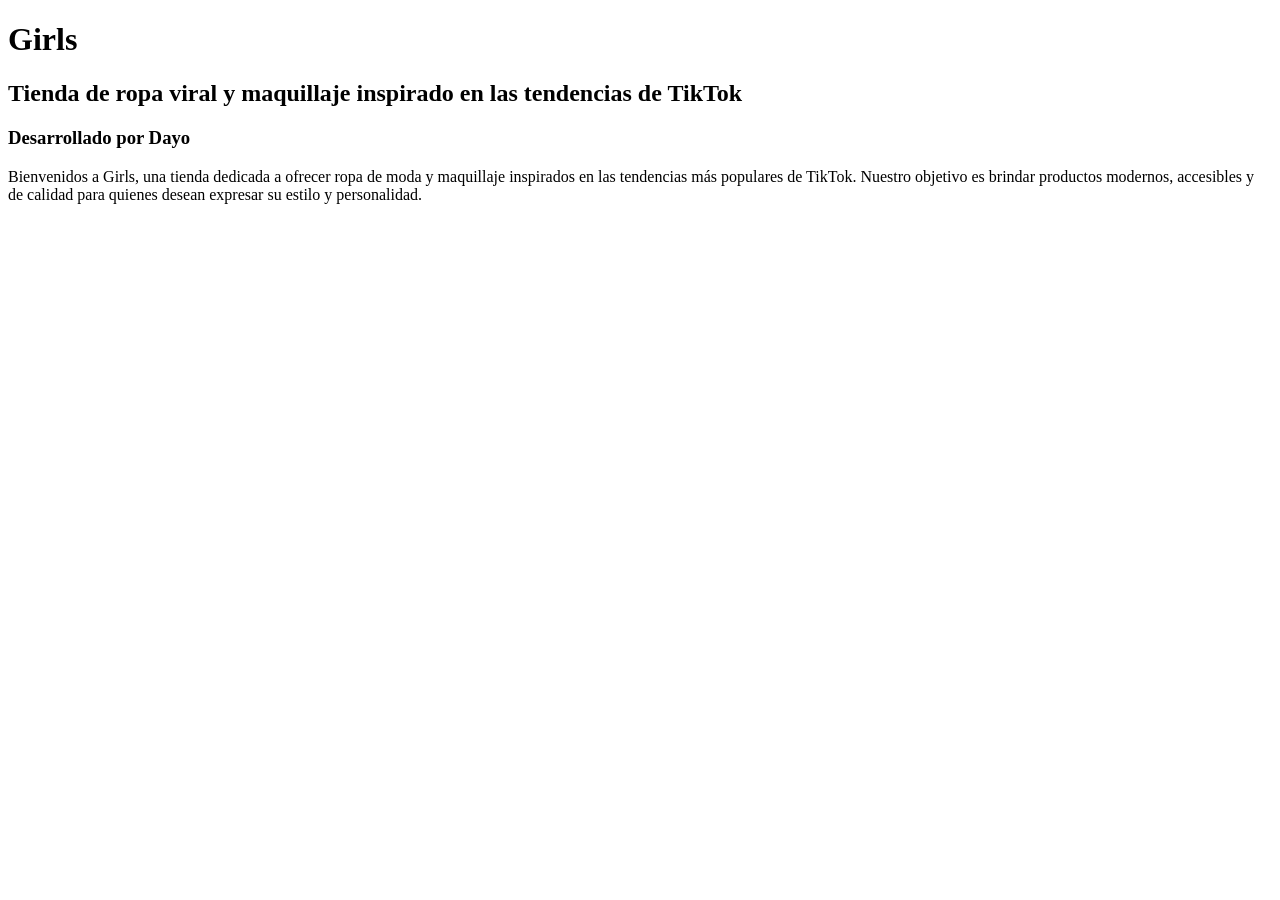
==== index.html @ c1b4f261 "desarrollowed_semana 2" ====
<!DOCTYPE html>
<html lang="es">
<head>
    <meta charset="UTF-8">
    <meta name="viewport" content="width=device-width, initial-scale=1.0">
    <title>Girls</title>
</head>
<body>
    <h1>Girls</h1>
    <h2>Tienda de ropa viral y maquillaje inspirado en las tendencias de TikTok</h2>
    <h3>Desarrollado por Dayo</h3>

    <p>
        Bienvenidos a Girls, una tienda dedicada a ofrecer ropa de moda y maquillaje
        inspirados en las tendencias más populares de TikTok. Nuestro objetivo es brindar
        productos modernos, accesibles y de calidad para quienes desean expresar su estilo
        y personalidad.
    </p>
</body>
</html>
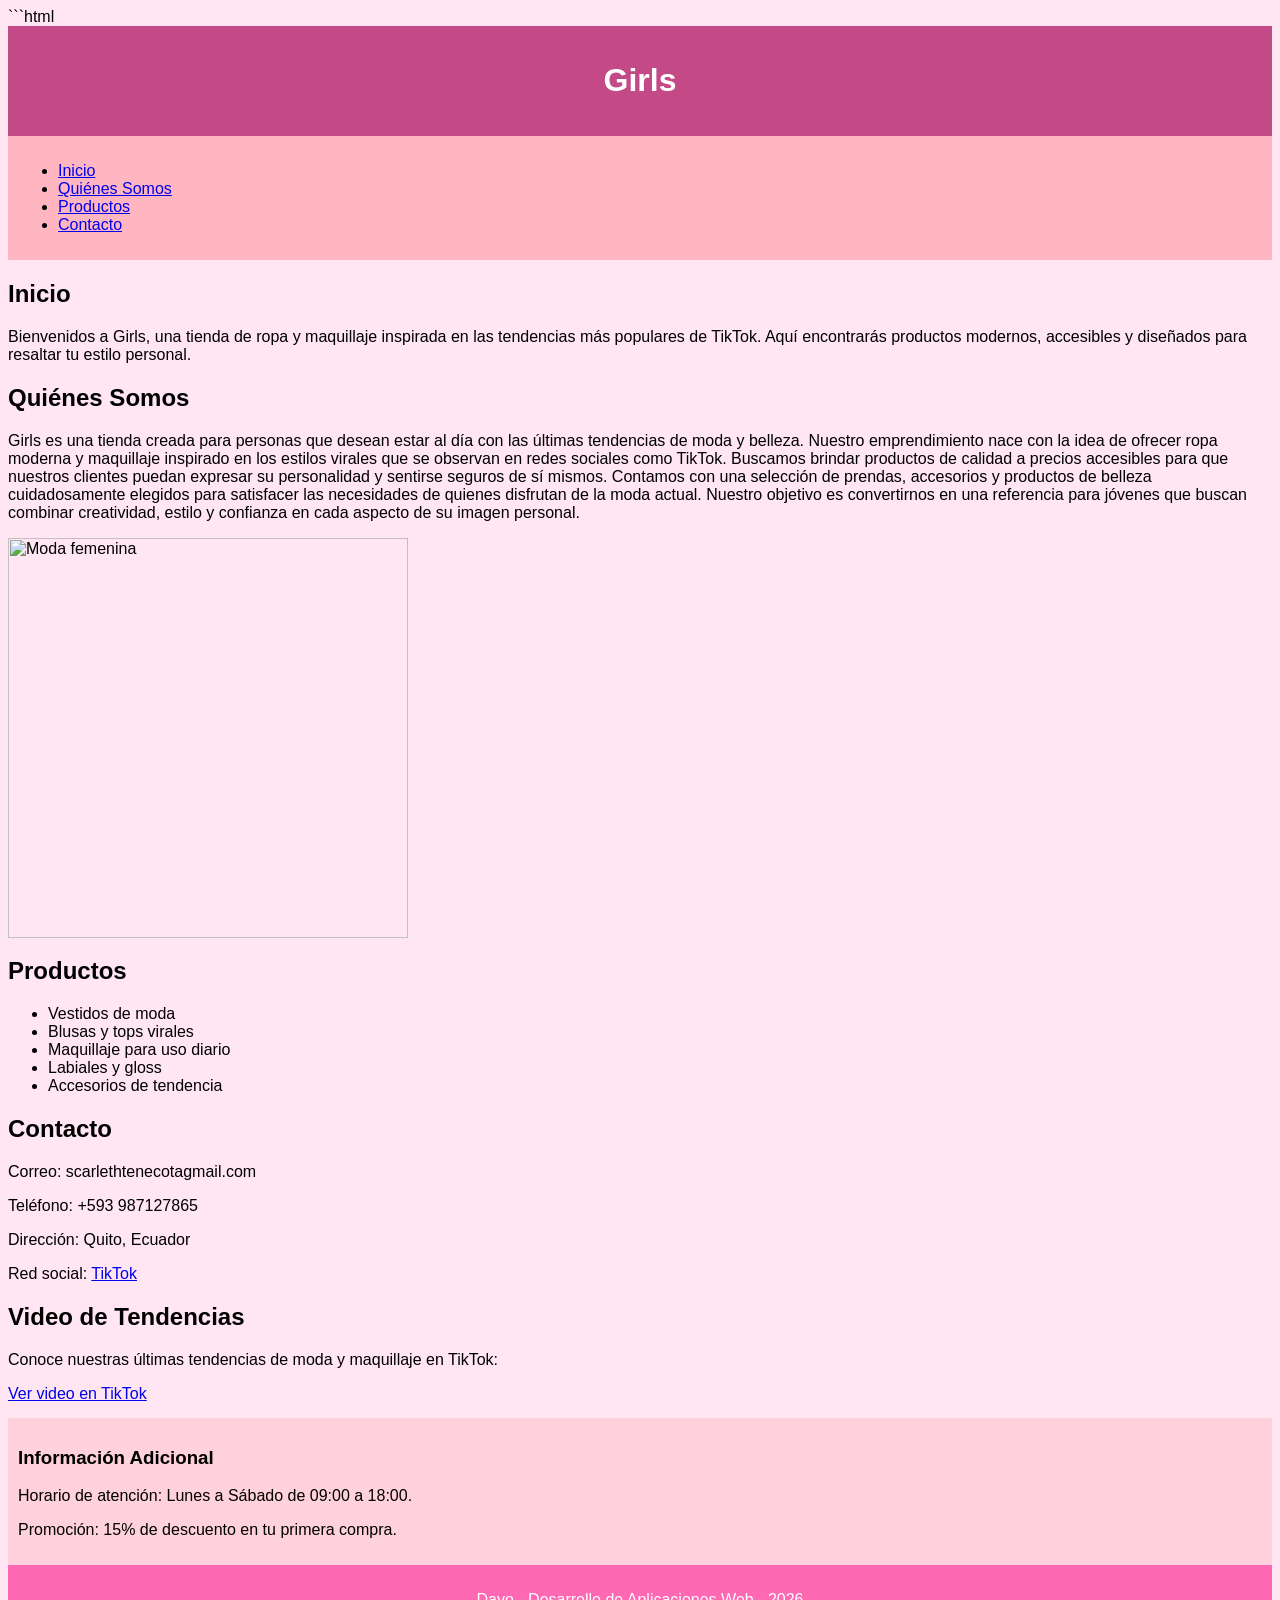
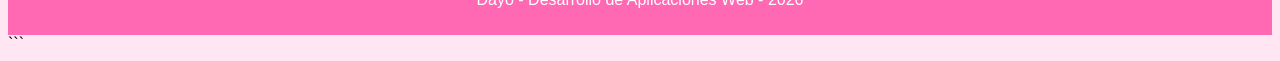
==== commit 10aa0356: "Actualización Semana 3" ====
--- a/index.html
+++ b/index.html
@@ -1,3 +1,4 @@
+```html
 <!DOCTYPE html>
 <html lang="es">
 <head>
@@ -5,16 +6,106 @@
     <meta name="viewport" content="width=device-width, initial-scale=1.0">
     <title>Girls</title>
 </head>
-<body>
-    <h1>Girls</h1>
-    <h2>Tienda de ropa viral y maquillaje inspirado en las tendencias de TikTok</h2>
-    <h3>Desarrollado por Dayo</h3>
 
-    <p>
-        Bienvenidos a Girls, una tienda dedicada a ofrecer ropa de moda y maquillaje
-        inspirados en las tendencias más populares de TikTok. Nuestro objetivo es brindar
-        productos modernos, accesibles y de calidad para quienes desean expresar su estilo
-        y personalidad.
-    </p>
+<body style="background-color:#ffe6f2; font-family:Arial, sans-serif;">
+
+    <header style="background-color:#c44a87; color:white; text-align:center; padding:15px;">
+        <h1>Girls</h1>
+    </header>
+
+    <nav style="background-color:#ffb6c1; padding:10px;">
+        <ul>
+            <li><a href="#inicio">Inicio</a></li>
+            <li><a href="#quienes">Quiénes Somos</a></li>
+            <li><a href="#productos">Productos</a></li>
+            <li><a href="#contacto">Contacto</a></li>
+        </ul>
+    </nav>
+
+    <main>
+
+        <section id="inicio">
+            <h2>Inicio</h2>
+            <p>
+                Bienvenidos a Girls, una tienda de ropa y maquillaje inspirada en las
+                tendencias más populares de TikTok. Aquí encontrarás productos modernos,
+                accesibles y diseñados para resaltar tu estilo personal.
+            </p>
+        </section>
+
+        <section id="quienes">
+            <h2>Quiénes Somos</h2>
+
+            <article>
+                <p>
+                    Girls es una tienda creada para personas que desean estar al día con
+                    las últimas tendencias de moda y belleza. Nuestro emprendimiento nace
+                    con la idea de ofrecer ropa moderna y maquillaje inspirado en los
+                    estilos virales que se observan en redes sociales como TikTok.
+                    Buscamos brindar productos de calidad a precios accesibles para que
+                    nuestros clientes puedan expresar su personalidad y sentirse seguros
+                    de sí mismos. Contamos con una selección de prendas, accesorios y
+                    productos de belleza cuidadosamente elegidos para satisfacer las
+                    necesidades de quienes disfrutan de la moda actual. Nuestro objetivo
+                    es convertirnos en una referencia para jóvenes que buscan combinar
+                    creatividad, estilo y confianza en cada aspecto de su imagen personal.
+                </p>
+
+                <img src="https://images.unsplash.com/photo-1529139574466-a303027c1d8b"
+                     alt="Moda femenina"
+                     width="400">
+            </article>
+        </section>
+
+        <section id="productos">
+            <h2>Productos</h2>
+
+            <ul>
+                <li>Vestidos de moda</li>
+                <li>Blusas y tops virales</li>
+                <li>Maquillaje para uso diario</li>
+                <li>Labiales y gloss</li>
+                <li>Accesorios de tendencia</li>
+            </ul>
+        </section>
+
+        <section id="contacto">
+            <h2>Contacto</h2>
+
+            <p>Correo: scarlethtenecotagmail.com</p>
+            <p>Teléfono: +593 987127865</p>
+            <p>Dirección: Quito, Ecuador</p>
+
+            <p>
+                Red social:
+                <a href="https://www.tiktok.com/@bsfshop" target="_blank">TikTok</a>
+            </p>
+        </section>
+
+        <section>
+            <h2>Video de Tendencias</h2>
+
+            <p>
+                Conoce nuestras últimas tendencias de moda y maquillaje en TikTok:
+            </p>
+
+            <a href="https://www.tiktok.com/@bsfshop/video/7629913877270039829?is_from_webapp=1&sender_device=pc" target="_blank">
+                Ver video en TikTok
+            </a>
+        </section>
+
+        <aside style="background-color:#ffd1dc; padding:10px; margin-top:15px;">
+            <h3>Información Adicional</h3>
+            <p>Horario de atención: Lunes a Sábado de 09:00 a 18:00.</p>
+            <p>Promoción: 15% de descuento en tu primera compra.</p>
+        </aside>
+
+    </main>
+
+    <footer style="background-color:#ff69b4; color:white; text-align:center; padding:10px;">
+        <p>Dayo - Desarrollo de Aplicaciones Web - 2026</p>
+    </footer>
+
 </body>
 </html>
+```
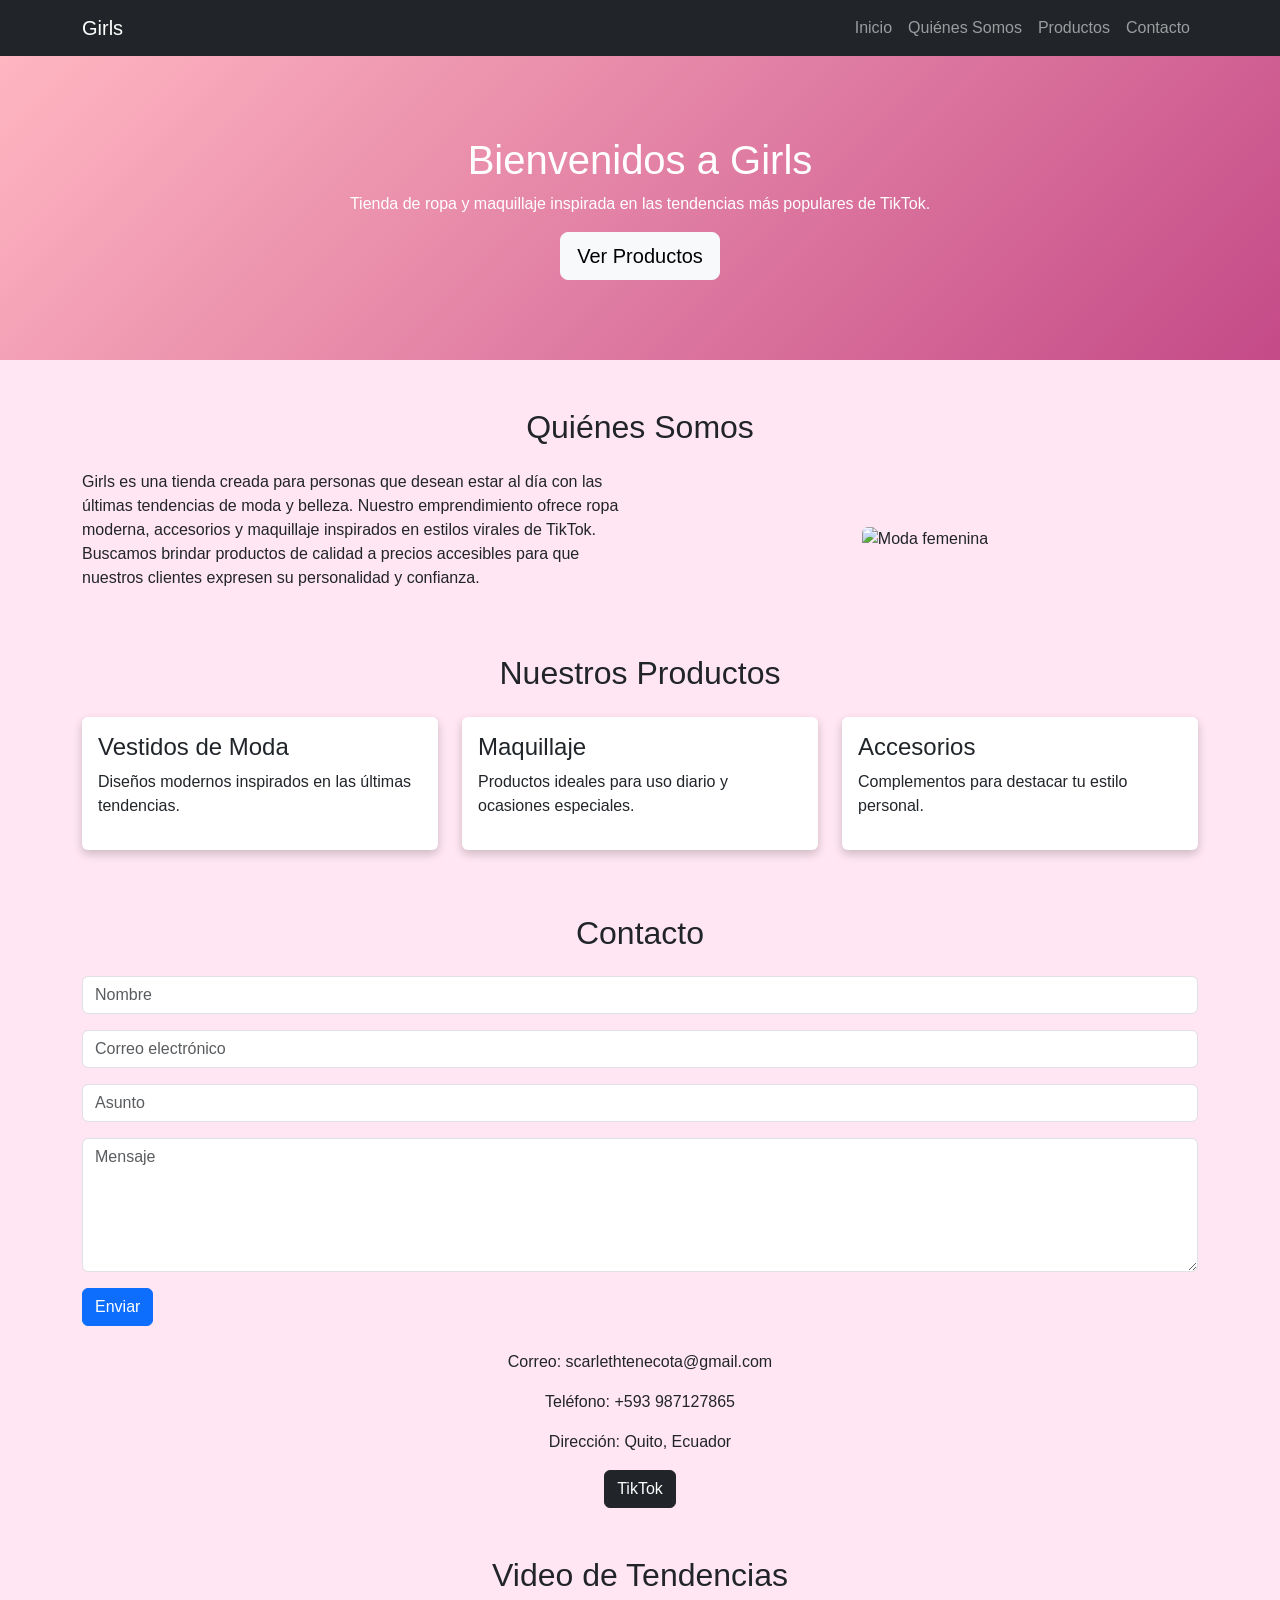
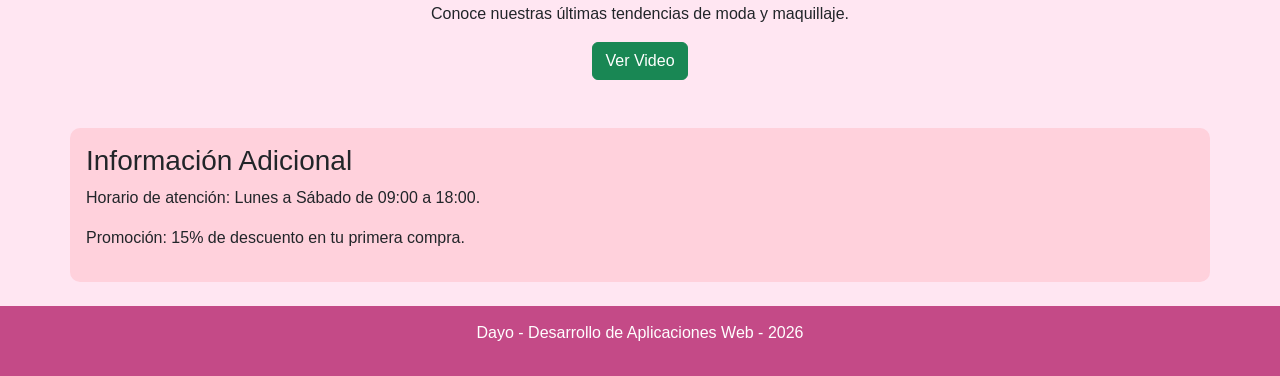
==== commit 8e7d7277: "Proyecto Semana 4" ====
--- a/index.html
+++ b/index.html
@@ -1,100 +1,221 @@
-```html
 <!DOCTYPE html>
 <html lang="es">
 <head>
     <meta charset="UTF-8">
     <meta name="viewport" content="width=device-width, initial-scale=1.0">
     <title>Girls</title>
+
+    <!-- Bootstrap -->
+    <link href="https://cdn.jsdelivr.net/npm/bootstrap@5.3.3/dist/css/bootstrap.min.css" rel="stylesheet">
+
+    <style>
+        body{
+            background-color: #ffe6f2;
+            font-family: Arial, sans-serif;
+        }
+
+        .hero{
+            background: linear-gradient(135deg, #ffb6c1, #c44a87);
+            color: white;
+            text-align: center;
+            padding: 80px 20px;
+        }
+
+        .card{
+            border: none;
+            box-shadow: 0px 4px 10px rgba(0,0,0,0.2);
+            transition: 0.3s;
+        }
+
+        .card:hover{
+            transform: translateY(-5px);
+        }
+
+        aside{
+            background-color: #ffd1dc;
+            border-radius: 10px;
+        }
+
+        footer{
+            background-color: #c44a87;
+            color: white;
+            text-align: center;
+            padding: 15px;
+        }
+
+        @media (max-width:768px){
+            .hero h1{
+                font-size: 2rem;
+            }
+        }
+    </style>
 </head>
 
-<body style="background-color:#ffe6f2; font-family:Arial, sans-serif;">
-
-    <header style="background-color:#c44a87; color:white; text-align:center; padding:15px;">
-        <h1>Girls</h1>
+<body>
+
+    <!-- HEADER -->
+    <header>
+        <nav class="navbar navbar-expand-lg navbar-dark bg-dark">
+            <div class="container">
+                <a class="navbar-brand" href="#">Girls</a>
+
+                <button class="navbar-toggler" type="button"
+                    data-bs-toggle="collapse"
+                    data-bs-target="#menu">
+                    <span class="navbar-toggler-icon"></span>
+                </button>
+
+                <div class="collapse navbar-collapse" id="menu">
+                    <ul class="navbar-nav ms-auto">
+                        <li class="nav-item">
+                            <a class="nav-link" href="#inicio">Inicio</a>
+                        </li>
+                        <li class="nav-item">
+                            <a class="nav-link" href="#quienes">Quiénes Somos</a>
+                        </li>
+                        <li class="nav-item">
+                            <a class="nav-link" href="#productos">Productos</a>
+                        </li>
+                        <li class="nav-item">
+                            <a class="nav-link" href="#contacto">Contacto</a>
+                        </li>
+                    </ul>
+                </div>
+            </div>
+        </nav>
     </header>
 
-    <nav style="background-color:#ffb6c1; padding:10px;">
-        <ul>
-            <li><a href="#inicio">Inicio</a></li>
-            <li><a href="#quienes">Quiénes Somos</a></li>
-            <li><a href="#productos">Productos</a></li>
-            <li><a href="#contacto">Contacto</a></li>
-        </ul>
-    </nav>
-
     <main>
 
-        <section id="inicio">
-            <h2>Inicio</h2>
+        <!-- INICIO -->
+        <section id="inicio" class="hero">
+            <h1>Bienvenidos a Girls</h1>
+
             <p>
-                Bienvenidos a Girls, una tienda de ropa y maquillaje inspirada en las
-                tendencias más populares de TikTok. Aquí encontrarás productos modernos,
-                accesibles y diseñados para resaltar tu estilo personal.
+                Tienda de ropa y maquillaje inspirada en las tendencias más populares de TikTok.
             </p>
-        </section>
-
-        <section id="quienes">
-            <h2>Quiénes Somos</h2>
-
-            <article>
-                <p>
-                    Girls es una tienda creada para personas que desean estar al día con
-                    las últimas tendencias de moda y belleza. Nuestro emprendimiento nace
-                    con la idea de ofrecer ropa moderna y maquillaje inspirado en los
-                    estilos virales que se observan en redes sociales como TikTok.
-                    Buscamos brindar productos de calidad a precios accesibles para que
-                    nuestros clientes puedan expresar su personalidad y sentirse seguros
-                    de sí mismos. Contamos con una selección de prendas, accesorios y
-                    productos de belleza cuidadosamente elegidos para satisfacer las
-                    necesidades de quienes disfrutan de la moda actual. Nuestro objetivo
-                    es convertirnos en una referencia para jóvenes que buscan combinar
-                    creatividad, estilo y confianza en cada aspecto de su imagen personal.
-                </p>
-
-                <img src="https://images.unsplash.com/photo-1529139574466-a303027c1d8b"
-                     alt="Moda femenina"
-                     width="400">
-            </article>
-        </section>
-
-        <section id="productos">
-            <h2>Productos</h2>
-
-            <ul>
-                <li>Vestidos de moda</li>
-                <li>Blusas y tops virales</li>
-                <li>Maquillaje para uso diario</li>
-                <li>Labiales y gloss</li>
-                <li>Accesorios de tendencia</li>
-            </ul>
-        </section>
-
-        <section id="contacto">
-            <h2>Contacto</h2>
-
-            <p>Correo: scarlethtenecotagmail.com</p>
-            <p>Teléfono: +593 987127865</p>
-            <p>Dirección: Quito, Ecuador</p>
+
+            <a href="#productos" class="btn btn-light btn-lg">
+                Ver Productos
+            </a>
+        </section>
+
+        <!-- QUIÉNES SOMOS -->
+        <section id="quienes" class="container my-5">
+            <h2 class="text-center mb-4">Quiénes Somos</h2>
+
+            <div class="row align-items-center">
+
+                <div class="col-md-6">
+                    <p>
+                        Girls es una tienda creada para personas que desean estar al día con las últimas tendencias de moda y belleza. Nuestro emprendimiento ofrece ropa moderna, accesorios y maquillaje inspirados en estilos virales de TikTok. Buscamos brindar productos de calidad a precios accesibles para que nuestros clientes expresen su personalidad y confianza.
+                    </p>
+                </div>
+
+                <div class="col-md-6 text-center">
+                    <img src="https://images.unsplash.com/photo-1529139574466-a303027c1d8b"
+                        alt="Moda femenina"
+                        class="img-fluid rounded">
+                </div>
+
+            </div>
+        </section>
+
+        <!-- PRODUCTOS -->
+        <section id="productos" class="container my-5">
+
+            <h2 class="text-center mb-4">Nuestros Productos</h2>
+
+            <div class="row">
+
+                <div class="col-md-4 mb-3">
+                    <div class="card p-3">
+                        <h4>Vestidos de Moda</h4>
+                        <p>Diseños modernos inspirados en las últimas tendencias.</p>
+                    </div>
+                </div>
+
+                <div class="col-md-4 mb-3">
+                    <div class="card p-3">
+                        <h4>Maquillaje</h4>
+                        <p>Productos ideales para uso diario y ocasiones especiales.</p>
+                    </div>
+                </div>
+
+                <div class="col-md-4 mb-3">
+                    <div class="card p-3">
+                        <h4>Accesorios</h4>
+                        <p>Complementos para destacar tu estilo personal.</p>
+                    </div>
+                </div>
+
+            </div>
+
+        </section>
+
+        <!-- CONTACTO -->
+        <section id="contacto" class="container my-5">
+
+            <h2 class="text-center mb-4">Contacto</h2>
+
+            <form>
+
+                <input type="text"
+                    class="form-control mb-3"
+                    placeholder="Nombre">
+
+                <input type="email"
+                    class="form-control mb-3"
+                    placeholder="Correo electrónico">
+
+                <input type="text"
+                    class="form-control mb-3"
+                    placeholder="Asunto">
+
+                <textarea
+                    class="form-control mb-3"
+                    rows="5"
+                    placeholder="Mensaje"></textarea>
+
+                <button type="submit" class="btn btn-primary">
+                    Enviar
+                </button>
+
+            </form>
+
+            <div class="text-center mt-4">
+                <p>Correo: scarlethtenecota@gmail.com</p>
+                <p>Teléfono: +593 987127865</p>
+                <p>Dirección: Quito, Ecuador</p>
+
+                <a href="https://www.tiktok.com/@bsfshop"
+                    target="_blank"
+                    class="btn btn-dark">
+                    TikTok
+                </a>
+            </div>
+
+        </section>
+
+        <!-- VIDEO -->
+        <section class="container text-center my-5">
+
+            <h2>Video de Tendencias</h2>
 
             <p>
-                Red social:
-                <a href="https://www.tiktok.com/@bsfshop" target="_blank">TikTok</a>
+                Conoce nuestras últimas tendencias de moda y maquillaje.
             </p>
-        </section>
-
-        <section>
-            <h2>Video de Tendencias</h2>
-
-            <p>
-                Conoce nuestras últimas tendencias de moda y maquillaje en TikTok:
-            </p>
-
-            <a href="https://www.tiktok.com/@bsfshop/video/7629913877270039829?is_from_webapp=1&sender_device=pc" target="_blank">
-                Ver video en TikTok
+
+            <a href="https://www.tiktok.com/@bsfshop/video/7629913877270039829?is_from_webapp=1&sender_device=pc"
+                target="_blank"
+                class="btn btn-success">
+                Ver Video
             </a>
-        </section>
-
-        <aside style="background-color:#ffd1dc; padding:10px; margin-top:15px;">
+
+        </section>
+
+        <!-- ASIDE -->
+        <aside class="container p-3 my-4">
             <h3>Información Adicional</h3>
             <p>Horario de atención: Lunes a Sábado de 09:00 a 18:00.</p>
             <p>Promoción: 15% de descuento en tu primera compra.</p>
@@ -102,10 +223,13 @@
 
     </main>
 
-    <footer style="background-color:#ff69b4; color:white; text-align:center; padding:10px;">
+    <!-- FOOTER -->
+    <footer>
         <p>Dayo - Desarrollo de Aplicaciones Web - 2026</p>
     </footer>
 
+    <!-- Bootstrap JS -->
+    <script src="https://cdn.jsdelivr.net/npm/bootstrap@5.3.3/dist/js/bootstrap.bundle.min.js"></script>
+
 </body>
-</html>
-```
+</html>
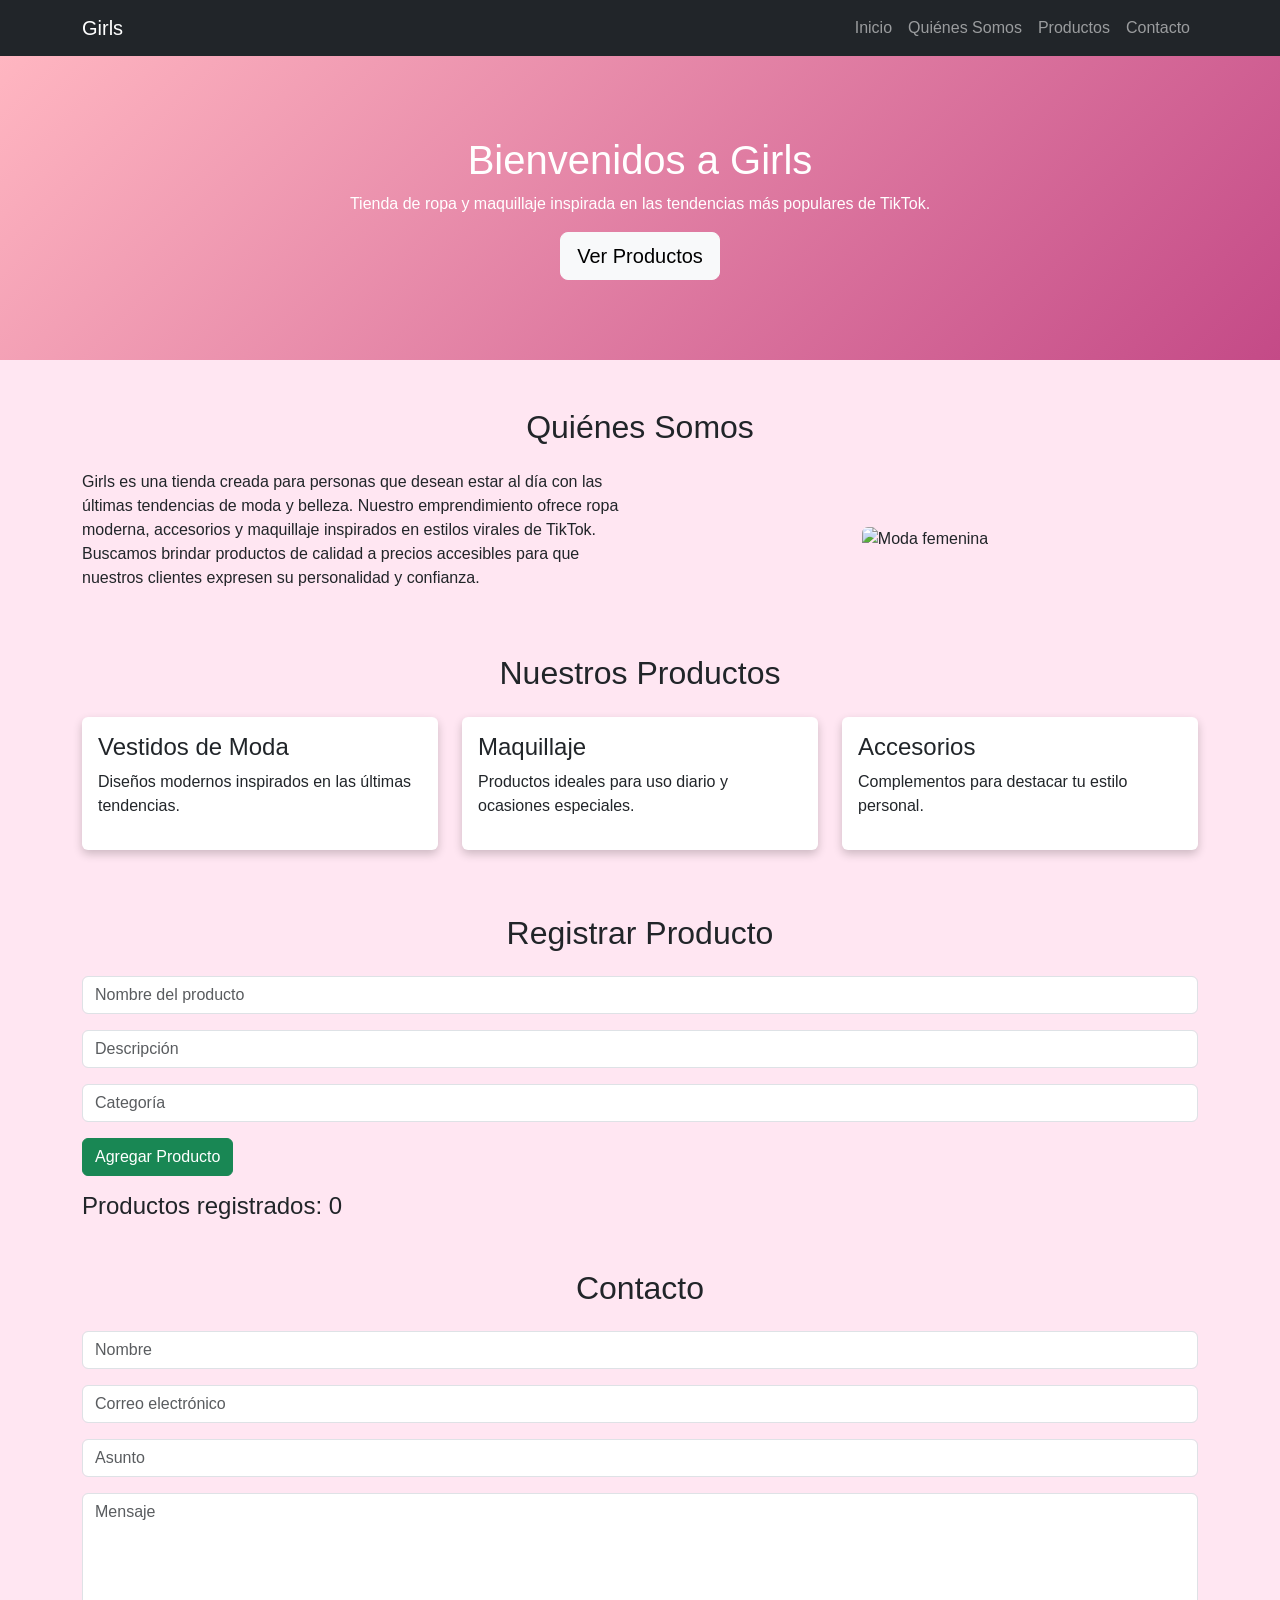
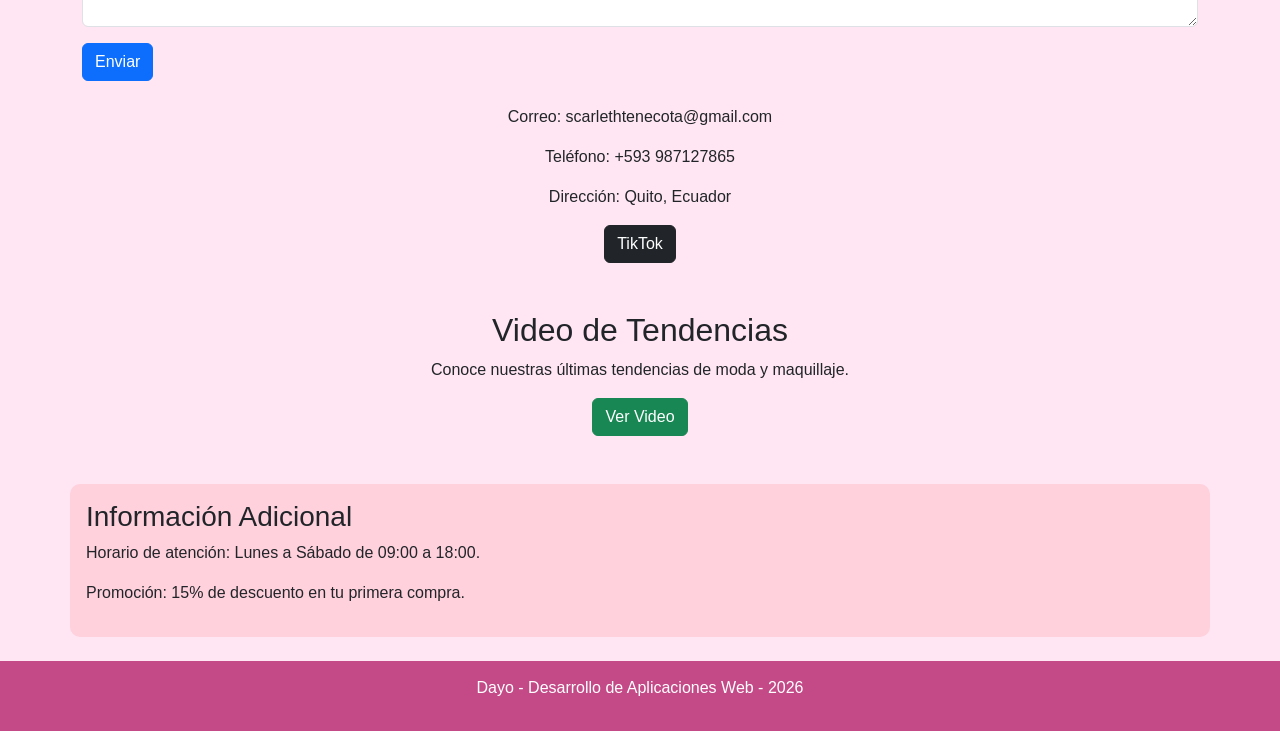
==== commit 7884219f: "Avance Semana 5 - JavaScript, DOM y eventos" ====
--- a/index.html
+++ b/index.html
@@ -153,6 +153,49 @@
 
         </section>
 
+<section class="container my-5">
+
+    <h2 class="text-center mb-4">
+        Registrar Producto
+    </h2>
+
+    <form id="formProducto">
+
+        <input
+            type="text"
+            id="nombre"
+            class="form-control mb-3"
+            placeholder="Nombre del producto">
+
+        <input
+            type="text"
+            id="descripcion"
+            class="form-control mb-3"
+            placeholder="Descripción">
+
+        <input
+            type="text"
+            id="categoria"
+            class="form-control mb-3"
+            placeholder="Categoría">
+
+        <button class="btn btn-success">
+            Agregar Producto
+        </button>
+
+    </form>
+
+    <p id="mensaje" class="mt-3"></p>
+
+    <h4 class="mt-3">
+        Productos registrados:
+        <span id="total">0</span>
+    </h4>
+
+    <div id="listaProductos"></div>
+
+</section>
+        
         <!-- CONTACTO -->
         <section id="contacto" class="container my-5">
 
@@ -229,7 +272,9 @@
     </footer>
 
     <!-- Bootstrap JS -->
-    <script src="https://cdn.jsdelivr.net/npm/bootstrap@5.3.3/dist/js/bootstrap.bundle.min.js"></script>
+<script src="https://cdn.jsdelivr.net/npm/bootstrap@5.3.3/dist/js/bootstrap.bundle.min.js"></script>
+
+<script src="script.js"></script>
 
 </body>
 </html>
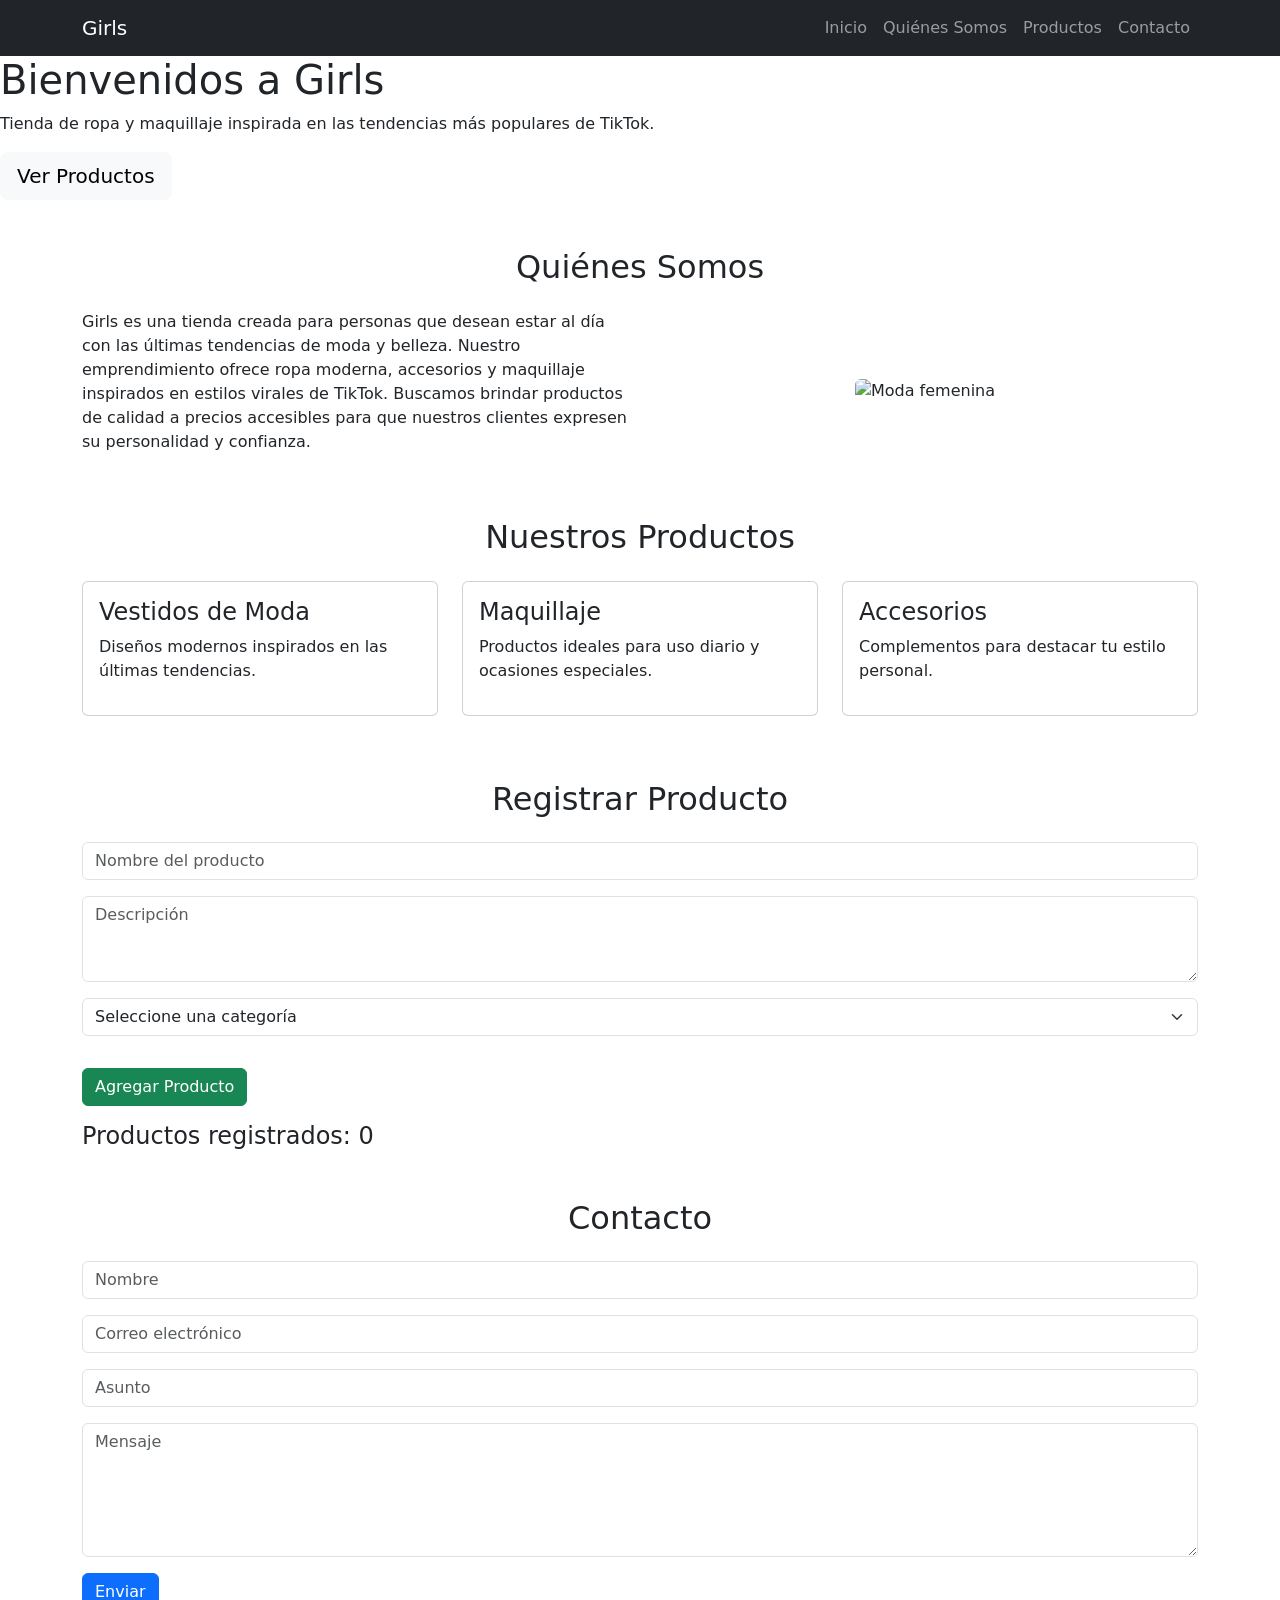
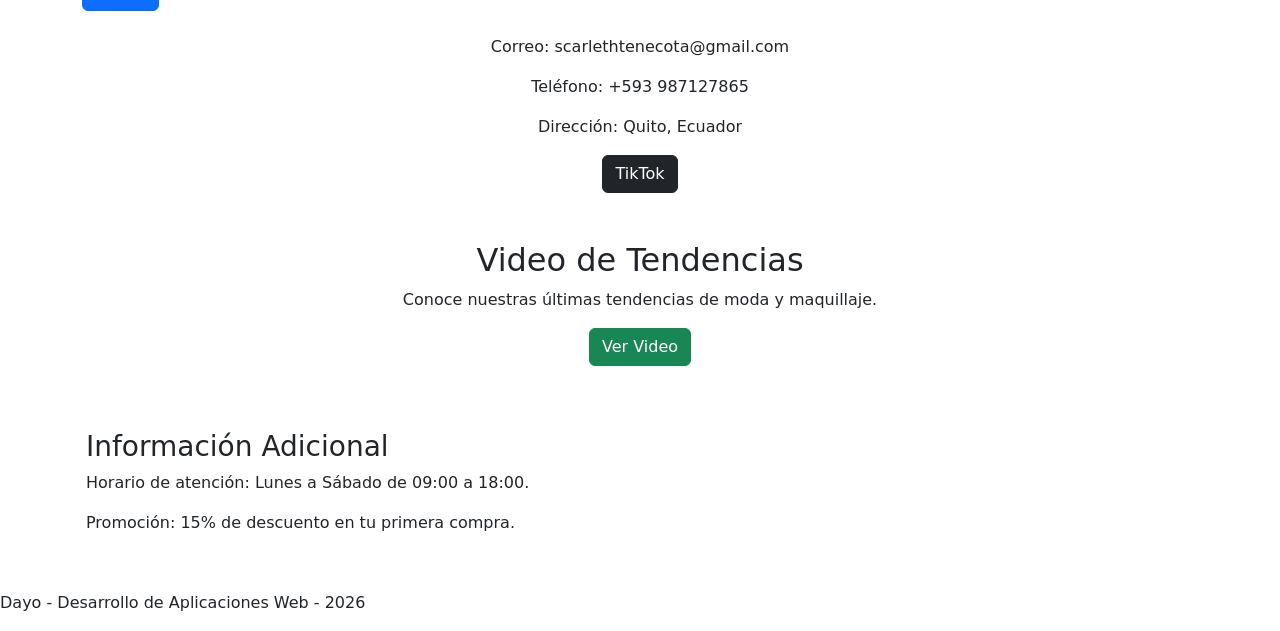
==== commit 3c57550d: "Proyecto Semana 6 listo" ====
--- a/index.html
+++ b/index.html
@@ -8,47 +8,8 @@
     <!-- Bootstrap -->
     <link href="https://cdn.jsdelivr.net/npm/bootstrap@5.3.3/dist/css/bootstrap.min.css" rel="stylesheet">
 
-    <style>
-        body{
-            background-color: #ffe6f2;
-            font-family: Arial, sans-serif;
-        }
-
-        .hero{
-            background: linear-gradient(135deg, #ffb6c1, #c44a87);
-            color: white;
-            text-align: center;
-            padding: 80px 20px;
-        }
-
-        .card{
-            border: none;
-            box-shadow: 0px 4px 10px rgba(0,0,0,0.2);
-            transition: 0.3s;
-        }
-
-        .card:hover{
-            transform: translateY(-5px);
-        }
-
-        aside{
-            background-color: #ffd1dc;
-            border-radius: 10px;
-        }
-
-        footer{
-            background-color: #c44a87;
-            color: white;
-            text-align: center;
-            padding: 15px;
-        }
-
-        @media (max-width:768px){
-            .hero h1{
-                font-size: 2rem;
-            }
-        }
-    </style>
+    <link rel="stylesheet" href="style.css">
+
 </head>
 
 <body>
@@ -164,28 +125,39 @@
         <input
             type="text"
             id="nombre"
-            class="form-control mb-3"
+            class="form-control"
             placeholder="Nombre del producto">
 
-        <input
-            type="text"
+        <div id="errorNombre" class="mb-3"></div>
+
+        <textarea
             id="descripcion"
-            class="form-control mb-3"
-            placeholder="Descripción">
-
-        <input
-            type="text"
+            class="form-control"
+            rows="3"
+            placeholder="Descripción"></textarea>
+
+        <div id="errorDescripcion" class="mb-3"></div>
+
+        <select
             id="categoria"
-            class="form-control mb-3"
-            placeholder="Categoría">
-
-        <button class="btn btn-success">
-            Agregar Producto
-        </button>
+            class="form-select">
+
+            <option value="">Seleccione una categoría</option>
+            <option>Ropa</option>
+            <option>Maquillaje</option>
+            <option>Accesorios</option>
+
+        </select>
+
+        <div id="errorCategoria" class="mb-3"></div>
+
+        <button type="submit" class="btn btn-success mt-3">
+    Agregar Producto
+</button>
 
     </form>
 
-    <p id="mensaje" class="mt-3"></p>
+    <div id="mensaje" class="mt-3"></div>
 
     <h4 class="mt-3">
         Productos registrados:
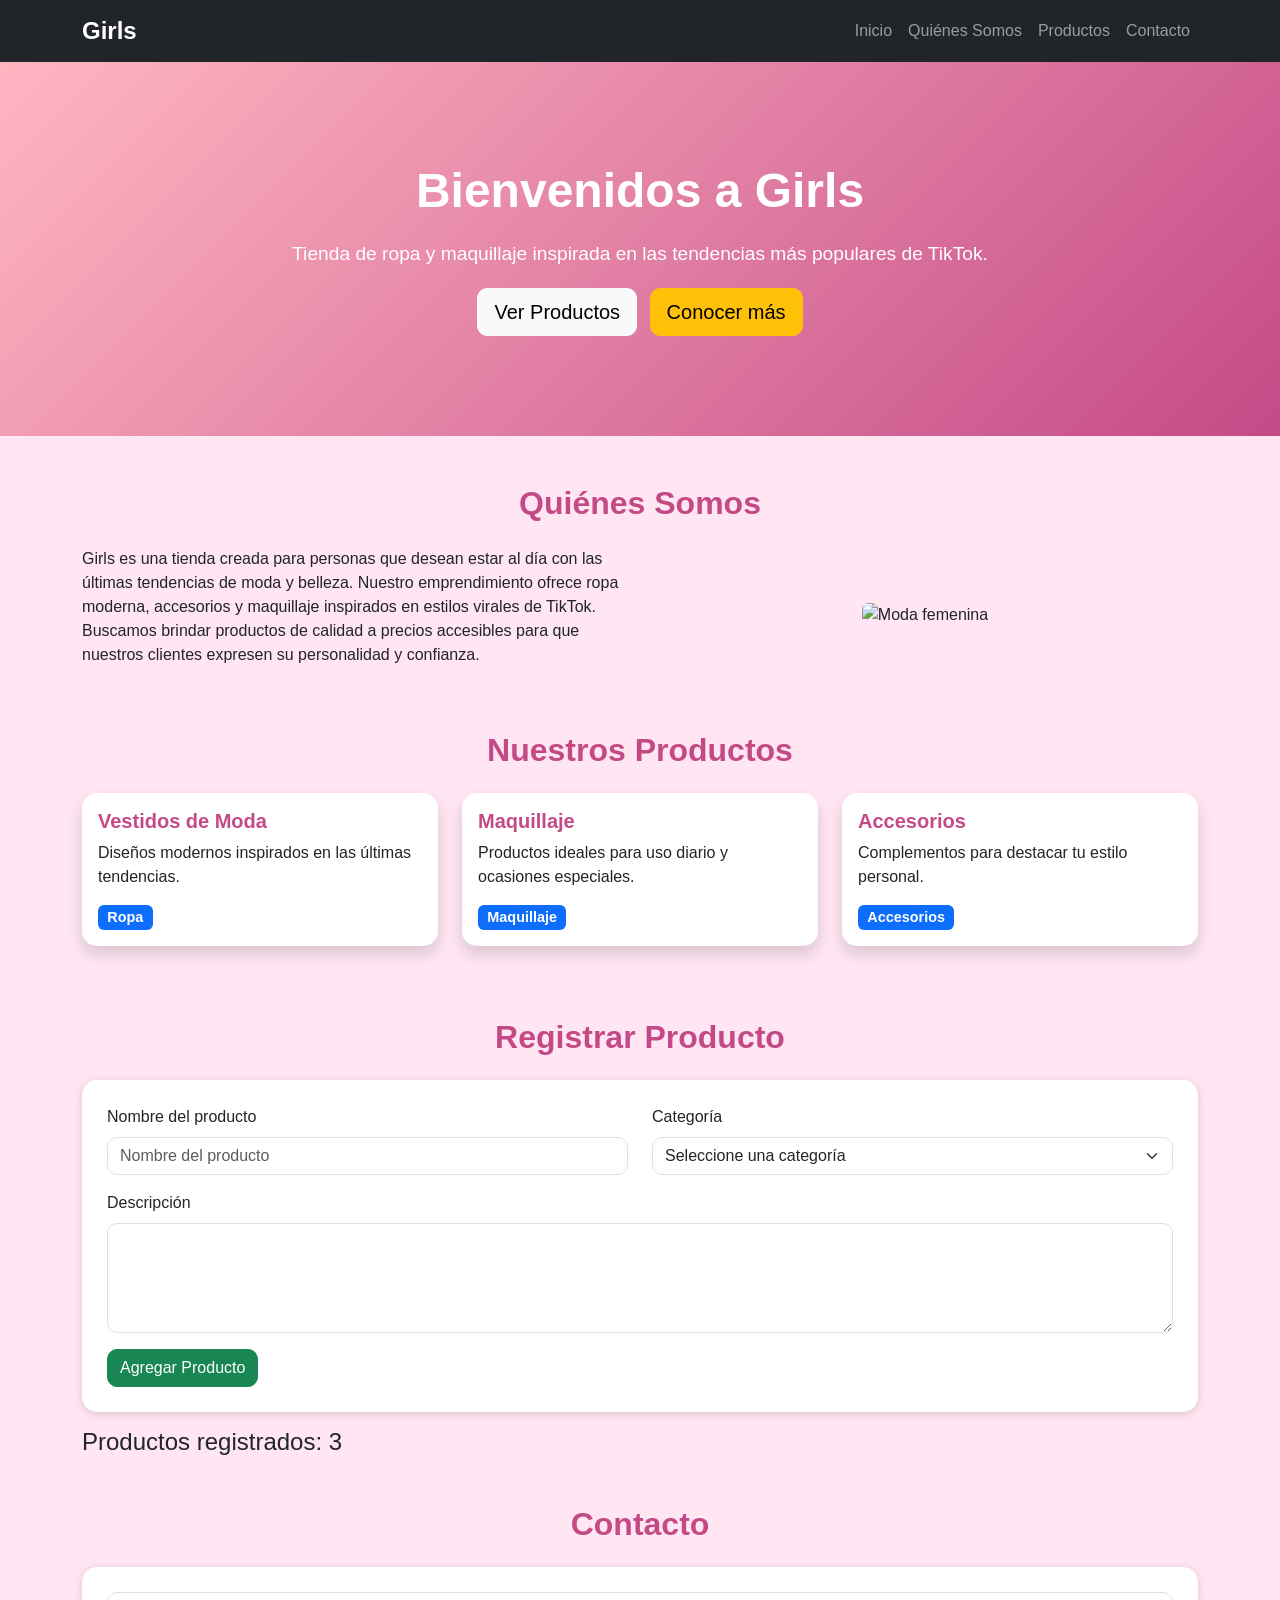
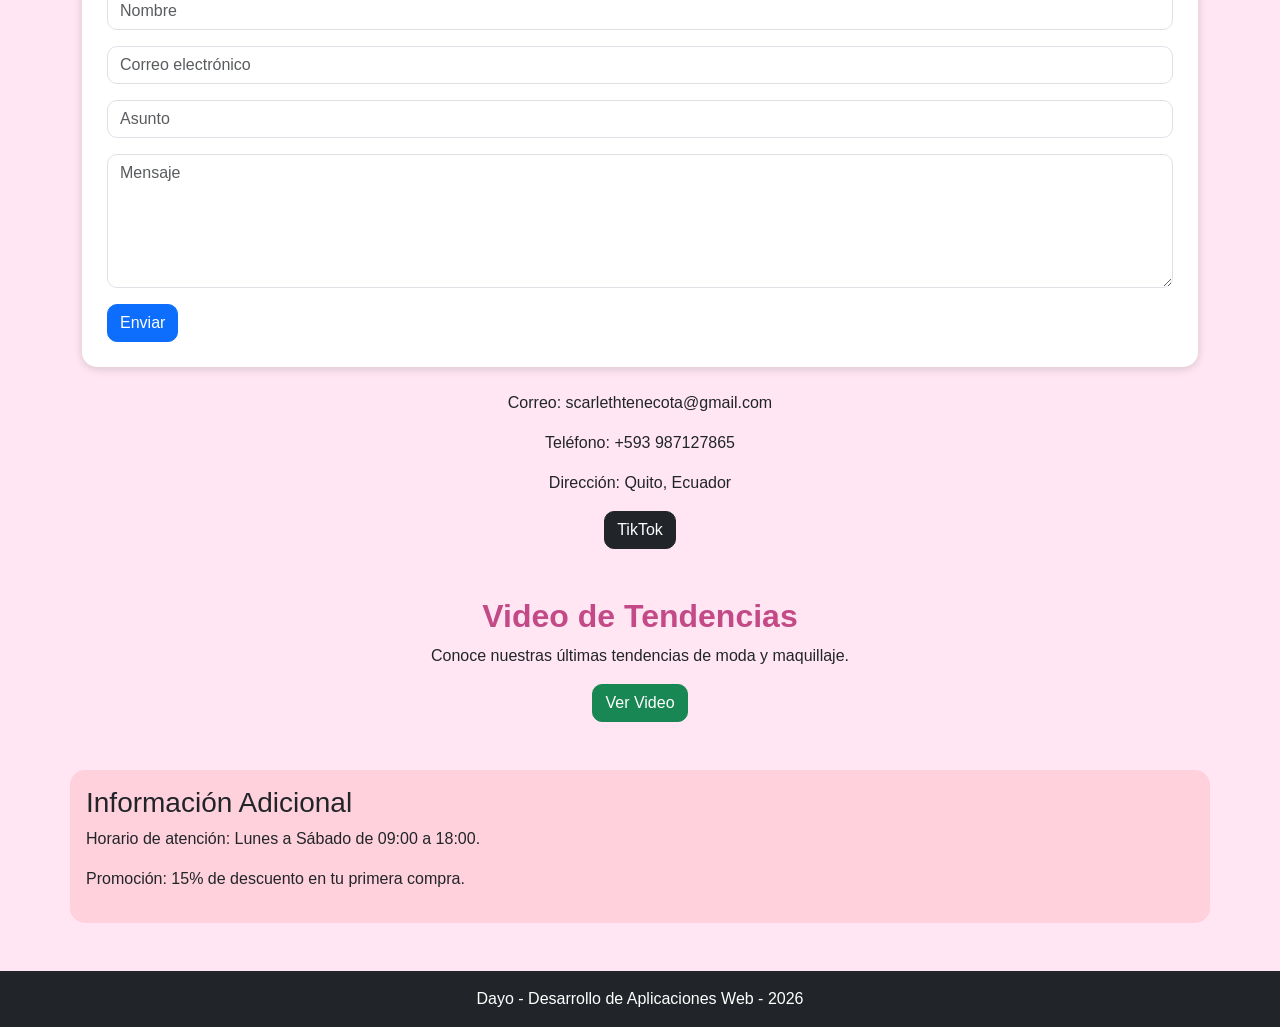
==== commit 7cd6f9c8: "Mejora interfaz con Bootstrap Semana 8" ====
--- a/index.html
+++ b/index.html
@@ -12,10 +12,15 @@
 
 </head>
 
+<!-- ========================================= -->
+<!-- FUTURA PLANTILLA base.html (Flask) -->
+<!-- Contendrá Header + Navbar + Main + Footer -->
+<!-- ========================================= -->
 <body>
 
-    <!-- HEADER -->
+    <!-- FUTURA PLANTILLA: header.html -->
     <header>
+        <!-- FUTURA PLANTILLA: navbar.html -->
         <nav class="navbar navbar-expand-lg navbar-dark bg-dark">
             <div class="container">
                 <a class="navbar-brand" href="#">Girls</a>
@@ -46,20 +51,36 @@
         </nav>
     </header>
 
+    <!-- CONTENIDO DINÁMICO -->
+    <!-- FUTURA PLANTILLA: contenido.html -->
     <main>
 
         <!-- INICIO -->
         <section id="inicio" class="hero">
-            <h1>Bienvenidos a Girls</h1>
-
-            <p>
-                Tienda de ropa y maquillaje inspirada en las tendencias más populares de TikTok.
-            </p>
-
-            <a href="#productos" class="btn btn-light btn-lg">
-                Ver Productos
-            </a>
-        </section>
+
+    <h1>Bienvenidos a Girls</h1>
+
+    <p>
+        Tienda de ropa y maquillaje inspirada en las tendencias más populares de TikTok.
+    </p>
+
+    <!-- Botón para ir a Productos -->
+    <a href="#productos" class="btn btn-light btn-lg me-2">
+        Ver Productos
+    </a>
+
+    <!-- Botón para abrir el Modal -->
+    <button
+        type="button"
+        class="btn btn-warning btn-lg"
+        data-bs-toggle="modal"
+        data-bs-target="#modalProducto">
+
+        Conocer más
+
+    </button>
+
+</section>
 
         <!-- QUIÉNES SOMOS -->
         <section id="quienes" class="container my-5">
@@ -83,35 +104,15 @@
         </section>
 
         <!-- PRODUCTOS -->
-        <section id="productos" class="container my-5">
-
-            <h2 class="text-center mb-4">Nuestros Productos</h2>
-
-            <div class="row">
-
-                <div class="col-md-4 mb-3">
-                    <div class="card p-3">
-                        <h4>Vestidos de Moda</h4>
-                        <p>Diseños modernos inspirados en las últimas tendencias.</p>
-                    </div>
-                </div>
-
-                <div class="col-md-4 mb-3">
-                    <div class="card p-3">
-                        <h4>Maquillaje</h4>
-                        <p>Productos ideales para uso diario y ocasiones especiales.</p>
-                    </div>
-                </div>
-
-                <div class="col-md-4 mb-3">
-                    <div class="card p-3">
-                        <h4>Accesorios</h4>
-                        <p>Complementos para destacar tu estilo personal.</p>
-                    </div>
-                </div>
-
-            </div>
-
+    <section id="productos" class="container my-5">
+
+    <h2 class="text-center mb-4">
+        Nuestros Productos
+    </h2>
+
+    <div id="contenedorProductos" class="row">
+        <!-- Los productos se mostrarán aquí desde JavaScript -->
+    </div>
         </section>
 
 <section class="container my-5">
@@ -121,6 +122,14 @@
     </h2>
 
     <form id="formProducto">
+
+    <div class="row">
+
+<div class="col-md-6 mb-3">
+
+<label class="form-label">
+Nombre del producto
+    </label>
 
         <input
             type="text"
@@ -128,43 +137,92 @@
             class="form-control"
             placeholder="Nombre del producto">
 
-        <div id="errorNombre" class="mb-3"></div>
-
-        <textarea
-            id="descripcion"
-            class="form-control"
-            rows="3"
-            placeholder="Descripción"></textarea>
-
-        <div id="errorDescripcion" class="mb-3"></div>
-
+        <div id="errorNombre"></div>
+
+        </div>
+
+        <div class="col-md-6 mb-3">
+
+        <label class="form-label">
+Categoría
+</label>
+          
         <select
-            id="categoria"
-            class="form-select">
-
-            <option value="">Seleccione una categoría</option>
-            <option>Ropa</option>
-            <option>Maquillaje</option>
-            <option>Accesorios</option>
-
-        </select>
-
-        <div id="errorCategoria" class="mb-3"></div>
-
-        <button type="submit" class="btn btn-success mt-3">
-    Agregar Producto
+id="categoria"
+class="form-select">
+
+<option value="">Seleccione una categoría</option>
+
+<option>Ropa</option>
+
+<option>Maquillaje</option>
+
+<option>Accesorios</option>
+
+</select>
+<div id="errorCategoria"></div>
+
+</div>
+
+</div>
+
+<div class="mb-3">
+
+<label class="form-label">
+
+Descripción
+
+</label>
+
+<textarea
+
+id="descripcion"
+
+class="form-control"
+
+rows="4"
+
+placeholder="Descripción">
+
+</textarea>
+
+<div id="errorDescripcion"></div>
+
+</div>
+
+<button
+type="submit"
+class="btn btn-success">
+
+Agregar Producto
+
 </button>
 
-    </form>
-
-    <div id="mensaje" class="mt-3"></div>
+</form>
+
+
+<div
+    id="mensaje"
+    class="alert alert-success mt-3 d-none">
+    Producto agregado correctamente.
+</div>
+
+<div
+    id="spinner"
+    class="text-center mt-3 d-none">
+
+    <div class="spinner-border text-primary" role="status">
+        <span class="visually-hidden">Cargando...</span>
+    </div>
+
+    <p class="mt-2">Cargando...</p>
+
+</div>
 
     <h4 class="mt-3">
         Productos registrados:
         <span id="total">0</span>
     </h4>
-
-    <div id="listaProductos"></div>
 
 </section>
         
@@ -238,11 +296,111 @@
 
     </main>
 
-    <!-- FOOTER -->
-    <footer>
-        <p>Dayo - Desarrollo de Aplicaciones Web - 2026</p>
-    </footer>
-
+    <!-- FUTURA PLANTILLA: footer.html -->
+    
+    <!-- MODAL BOOTSTRAP -->
+<div class="modal fade" id="modalProducto" tabindex="-1" aria-labelledby="modalProductoLabel" aria-hidden="true">
+    <div class="modal-dialog">
+        <div class="modal-content">
+
+        <div class="modal-header">
+    
+            <h5 class="modal-title" id="modalProductoLabel">
+                Bienvenido a Girls
+            </h5>
+
+    <button
+        type="button"
+        class="btn-close"
+        data-bs-dismiss="modal"
+        aria-label="Cerrar">
+    </button>
+
+</div>
+
+
+<div class="modal-body">
+
+    <p>
+        <strong>Girls Boutique</strong> es una tienda de ropa, maquillaje y accesorios inspirados en las últimas tendencias de TikTok.
+    </p>
+    <p>
+        Ofrecemos productos modernos, de calidad y a precios accesibles para que nuestros clientes expresen su estilo con confianza.
+    </p>
+</div>
+            <div class="modal-footer">
+                
+                <button
+                    type="button"
+                    class="btn btn-primary"
+                    data-bs-dismiss="modal">
+                    Aceptar
+                
+                </button>
+            </div>
+
+        </div>
+    </div>
+</div>
+
+<!-- SEGUNDO MODAL: PRODUCTO REGISTRADO -->
+
+<div class="modal fade" id="modalRegistro" tabindex="-1">
+
+    <div class="modal-dialog">
+
+        <div class="modal-content">
+
+
+            <div class="modal-header">
+
+                <h5 class="modal-title">
+                    Producto registrado
+                </h5>
+
+                <button
+                    type="button"
+                    class="btn-close"
+                    data-bs-dismiss="modal">
+                </button>
+
+            </div>
+
+
+            <div class="modal-body">
+
+                El producto fue agregado correctamente.
+
+            </div>
+
+
+            <div class="modal-footer">
+
+                <button
+                    type="button"
+                    class="btn btn-success"
+                    data-bs-dismiss="modal">
+
+                    Aceptar
+
+                </button>
+
+            </div>
+
+
+        </div>
+
+    </div>
+
+</div>
+    
+<footer class="bg-dark text-white text-center py-3 mt-5">
+
+    <p class="mb-0">
+        Dayo - Desarrollo de Aplicaciones Web - 2026
+    </p>
+
+</footer>
     <!-- Bootstrap JS -->
 <script src="https://cdn.jsdelivr.net/npm/bootstrap@5.3.3/dist/js/bootstrap.bundle.min.js"></script>
 
--- a/style.css
+++ b/style.css
@@ -0,0 +1,149 @@
+body{
+    background-color:#ffe6f2;
+    font-family:Arial, Helvetica, sans-serif;
+}
+
+/* HERO */
+
+.hero{
+    background:linear-gradient(135deg,#ffb6c1,#c44a87);
+    color:white;
+    text-align:center;
+    padding:100px 20px;
+}
+
+.hero h1{
+    font-size:3rem;
+    font-weight:bold;
+}
+
+.hero p{
+    font-size:1.2rem;
+    margin:20px 0;
+}
+
+/* NAVBAR */
+
+.navbar-brand{
+    font-weight:bold;
+    font-size:1.5rem;
+}
+
+/* TITULOS */
+
+h2{
+    color:#c44a87;
+    font-weight:bold;
+}
+
+/* CARDS */
+
+.card{
+    border:none;
+    border-radius:15px;
+    transition:0.3s;
+    box-shadow:0 4px 12px rgba(0,0,0,.15);
+}
+
+.card:hover{
+    transform:translateY(-8px);
+}
+
+.card-title{
+    color:#c44a87;
+    font-weight:bold;
+}
+
+/* FORMULARIO */
+
+form{
+    background:white;
+    padding:25px;
+    border-radius:15px;
+    box-shadow:0 2px 10px rgba(0,0,0,.15);
+}
+
+.form-control,
+.form-select{
+    border-radius:10px;
+}
+
+.btn{
+    border-radius:10px;
+}
+
+/* BADGES */
+
+.badge{
+    font-size:.9rem;
+}
+
+/* ALERTA */
+
+.alert{
+    border-radius:10px;
+}
+
+/* SPINNER */
+
+#spinner{
+    margin-top:20px;
+}
+
+/* ASIDE */
+
+aside{
+    background:#ffd1dc;
+    border-radius:15px;
+    padding:25px;
+}
+
+/* FOOTER */
+
+footer{
+    background:#c44a87;
+    color:white;
+    text-align:center;
+    padding:20px;
+    margin-top:40px;
+}
+
+footer p{
+    margin:0;
+}
+
+/* VALIDACIONES */
+
+.is-valid{
+    border:2px solid #8a0a5a;
+}
+
+.is-invalid{
+    border:2px solid red;
+}
+
+/* RESPONSIVE */
+
+@media(max-width:768px){
+
+.hero{
+    padding:70px 20px;
+}
+
+.hero h1{
+    font-size:2rem;
+}
+
+.hero p{
+    font-size:1rem;
+}
+
+.card{
+    margin-bottom:20px;
+}
+
+form{
+    padding:20px;
+}
+
+}
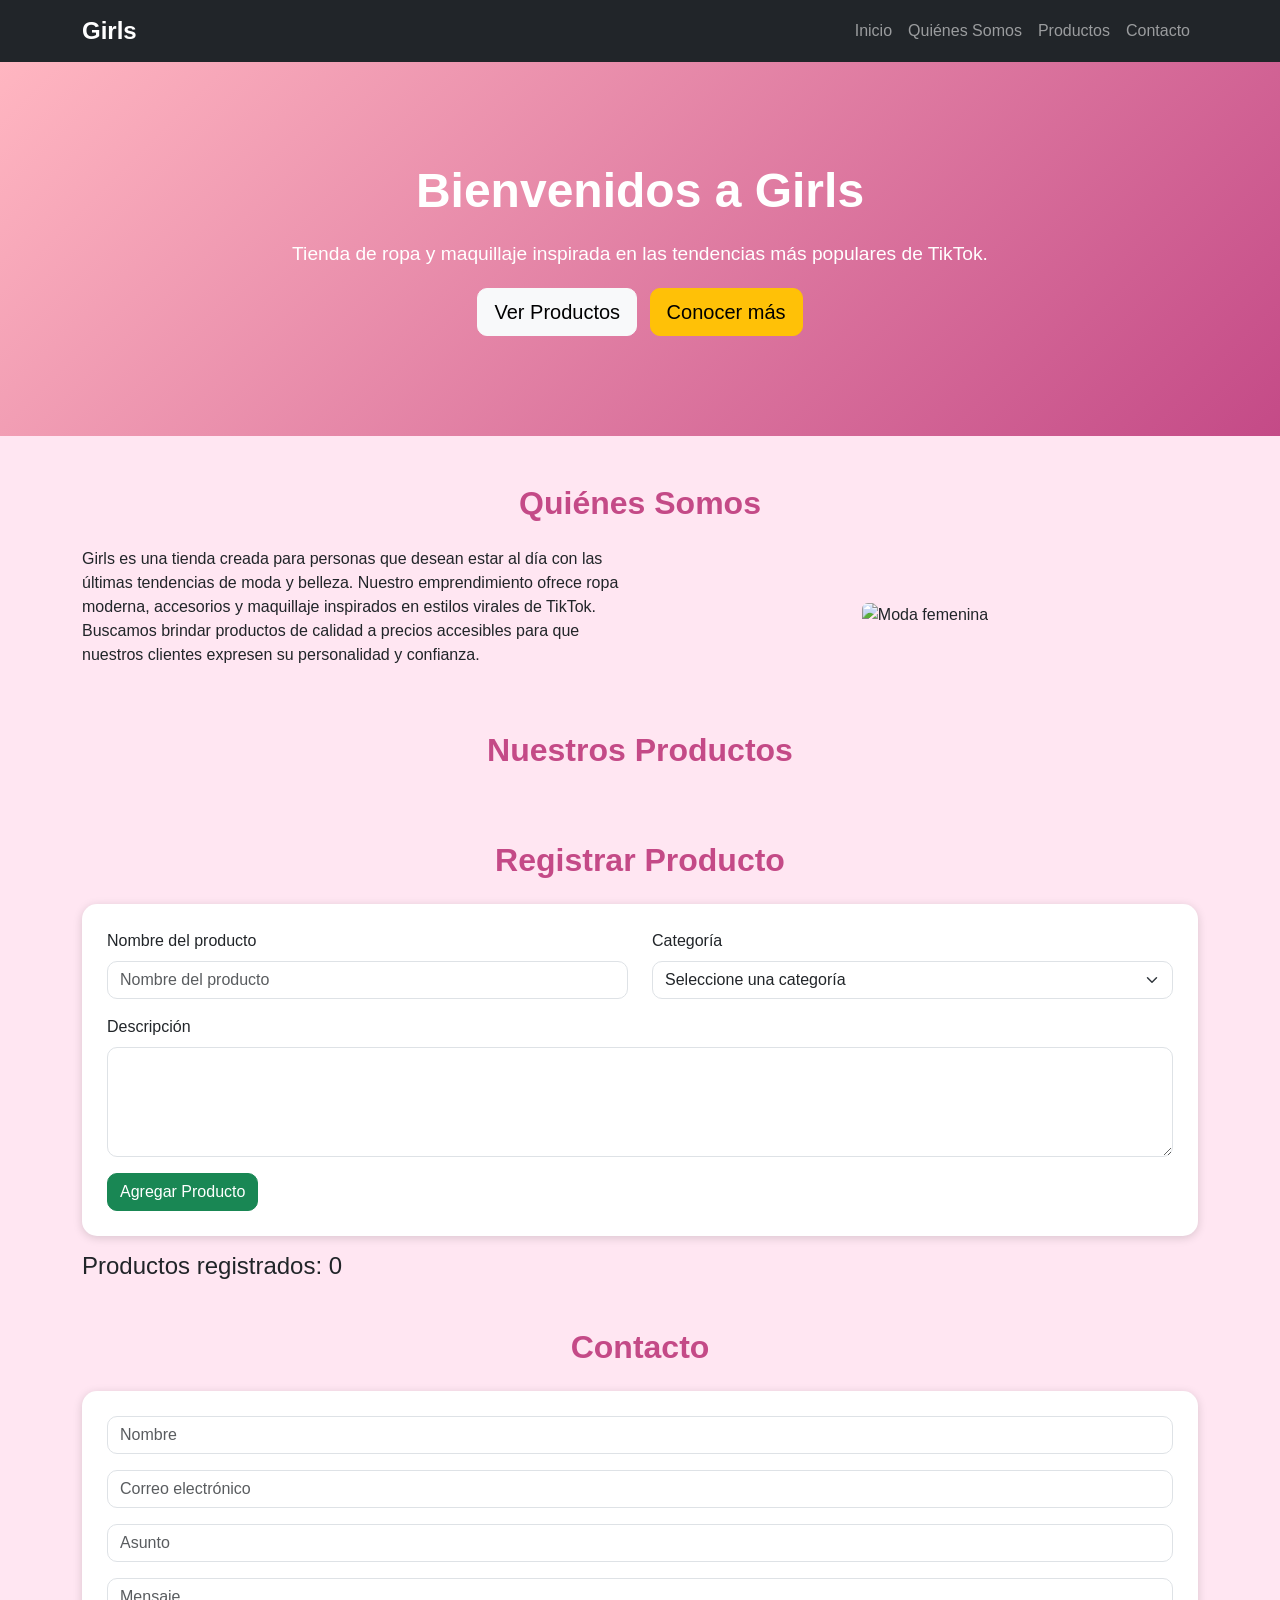
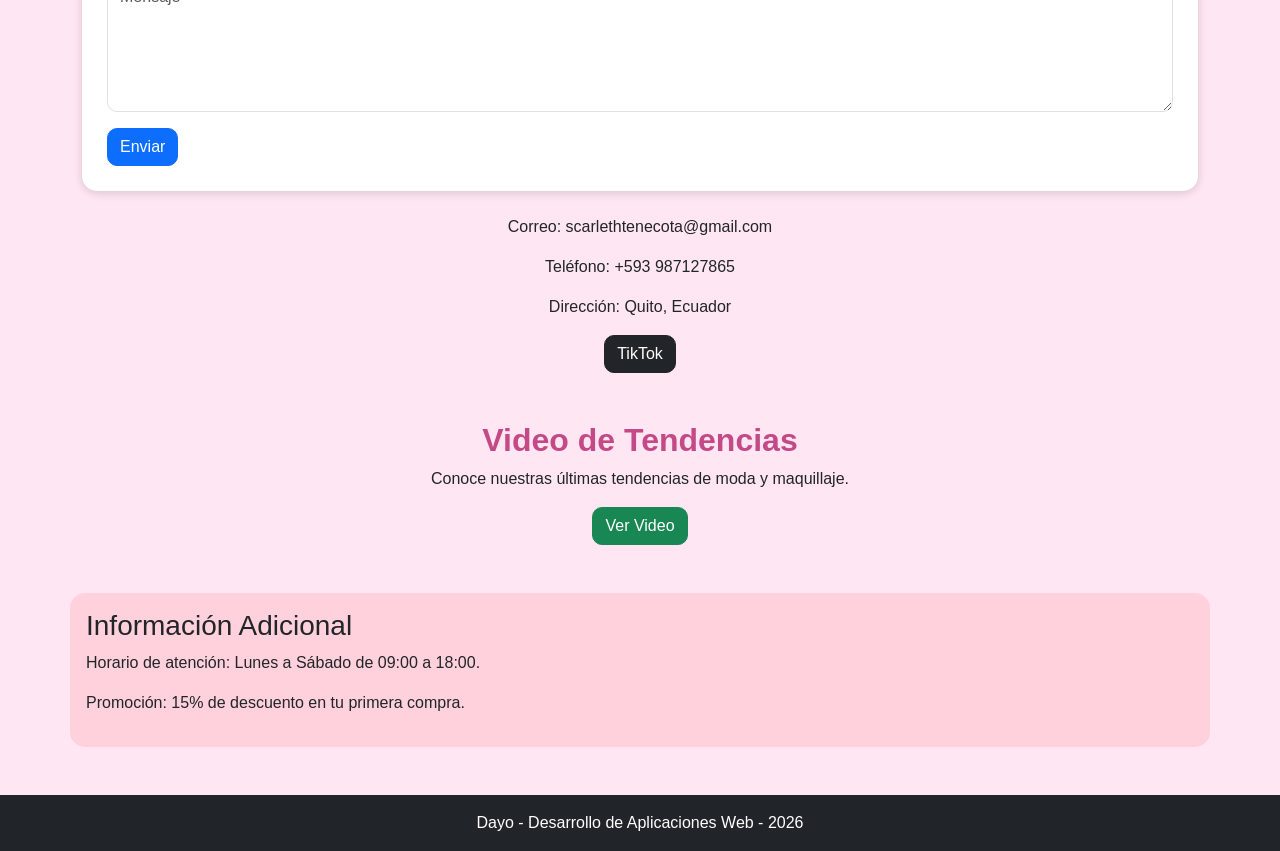
==== commit b2fd365d: "Proyecto Flask Girls - Semana 9" ====
--- a/index.html
+++ b/index.html
@@ -407,4 +407,4 @@
 <script src="script.js"></script>
 
 </body>
-</html>+</html> 
